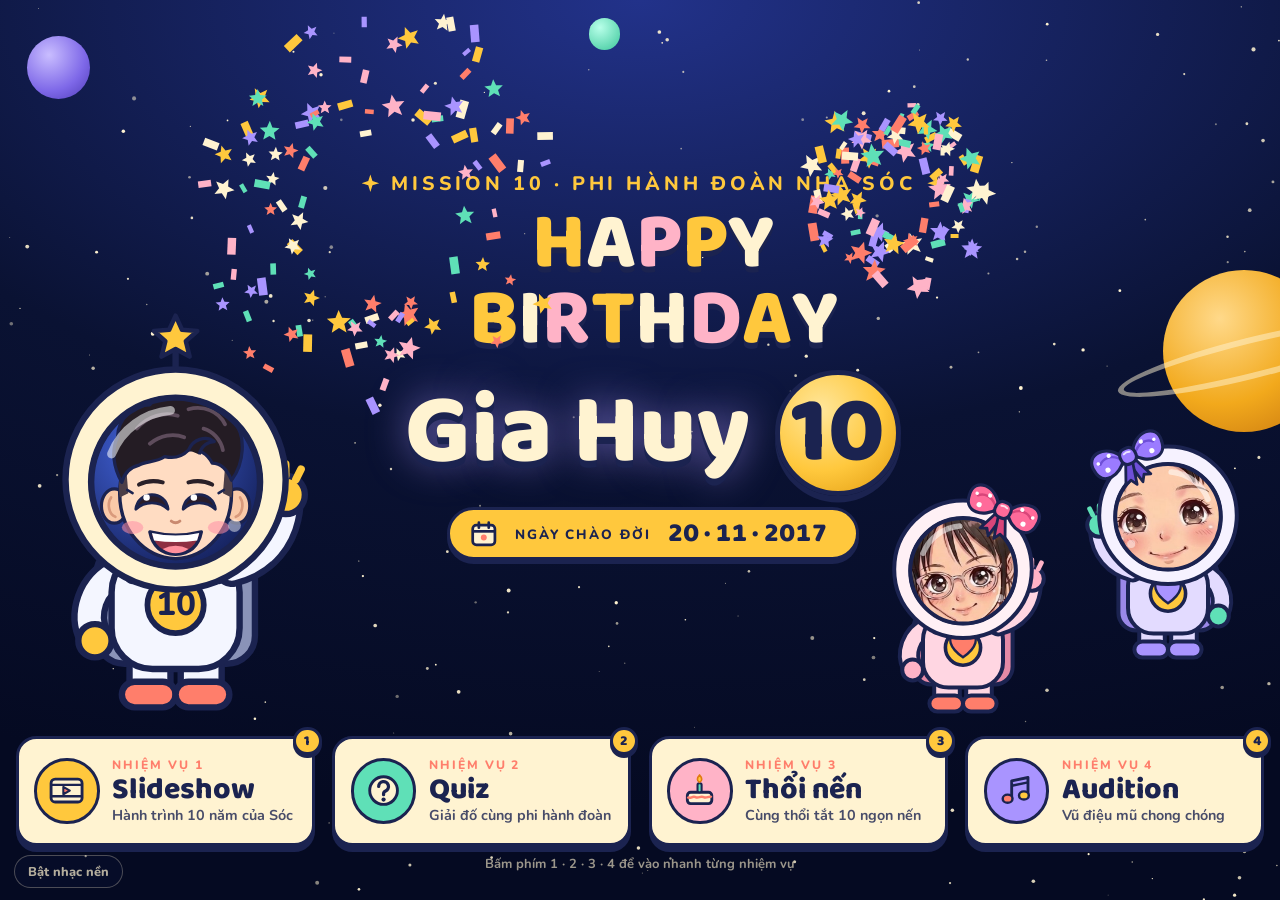
==== index.html @ 08849096 "init" ====
<!doctype html>
<html lang="vi">
<head>
<meta charset="utf-8">
<meta name="viewport" content="width=device-width,initial-scale=1,viewport-fit=cover">
<title>Sinh nhật Gia Huy 10</title>
<link rel="preconnect" href="https://fonts.googleapis.com">
<link rel="stylesheet" href="https://fonts.googleapis.com/css2?family=Baloo+2:wght@600;700;800&family=Nunito:wght@600;700;800&display=swap">
<style>
/* Layout: animated hero (Sóc · title · two sisters) over a 4-card mission menu, sized to fit one TV screen. */
:root{
  --night:#0A1233; --navy:#17245E; --cream:#FFF3D1; --gold:#FFC83D; --coral:#FF7E6B;
  --mint:#5FE0B7; --lilac:#A994FF; --pink:#FFB3C7; --ink:#1B2350;
  --display:"Baloo 2","Nunito",system-ui,sans-serif; --body:"Nunito",system-ui,sans-serif;
  color-scheme:dark;
}
*{box-sizing:border-box}
html,body{min-height:100%;margin:0}
body{background:radial-gradient(120% 90% at 50% 0%,#22328A 0%,var(--night) 55%,#050A22 100%) fixed,var(--night);color:var(--cream);
  font-family:var(--body);overflow-x:hidden;display:flex;flex-direction:column;min-height:100dvh;
  padding:max(12px,env(safe-area-inset-top,0px)) max(16px,env(safe-area-inset-right,0px)) max(14px,env(safe-area-inset-bottom,0px)) max(16px,env(safe-area-inset-left,0px))}
#sky{position:fixed;inset:0;width:100%;height:100%;z-index:0;pointer-events:none}
#confetti{position:fixed;inset:0;width:100%;height:100%;z-index:50;pointer-events:none}
.planet{position:fixed;border-radius:50%;z-index:0;pointer-events:none}
.p1{width:18vmin;height:18vmin;right:-5vmin;top:30vh;background:radial-gradient(circle at 35% 30%,#FFD98A,#F2A91C 55%,#C4720E);animation:spin 50s linear infinite}
.p1::after{content:"";position:absolute;left:-30%;top:42%;width:160%;height:18%;border:.7vmin solid rgba(255,243,209,.5);border-radius:50%;transform:rotate(-14deg)}
.p2{width:7vmin;height:7vmin;left:3vmin;top:4vmin;background:radial-gradient(circle at 35% 30%,#C9BDFF,#7E68E8 60%,#4D3AB5)}
.p3{width:3.5vmin;height:3.5vmin;left:46vw;top:2vmin;background:radial-gradient(circle at 35% 30%,#B8FFE9,#3CC79B)}
@keyframes spin{to{transform:rotate(360deg)}}
/* Sao chổi: bay từ trái sang phải, chéo xuống. --rot phải khớp hướng bay (y1-y0) để đuôi luôn nằm sau đầu sao. */
.shoot{position:fixed;z-index:0;left:-30vw;top:0;width:var(--len,22vmin);height:.55vmin;border-radius:9px;pointer-events:none;opacity:0;
  background:linear-gradient(90deg,transparent,rgba(255,243,209,.55) 60%,#fff);transform:rotate(var(--rot,7deg));transform-origin:right center;
  animation:shoot var(--dur,8s) linear var(--delay,0s) infinite}
.shoot::after{content:"";position:absolute;right:-.6vmin;top:50%;width:1.6vmin;height:1.6vmin;margin-top:-.8vmin;border-radius:50%;
  background:radial-gradient(circle,#fff 0 30%,var(--glow,#FFC83D) 55%,transparent 72%);box-shadow:0 0 1.6vmin var(--glow,#FFC83D)}
@keyframes shoot{0%,62%{left:-30vw;top:var(--y0);opacity:0}65%{opacity:1}90%{opacity:1}96%{left:110vw;top:var(--y1);opacity:0}100%{left:110vw;top:var(--y1);opacity:0}}

main{position:relative;z-index:2;flex:1;display:grid;grid-template-rows:1fr auto;gap:2vh;width:100%;max-width:1500px;margin:0 auto}

/* hero */
.hero{display:grid;grid-template-columns:1fr minmax(0,1.5fr) 1fr;align-items:end;gap:2vw;min-height:0}
.who{display:flex;justify-content:center;align-items:flex-end}
.soc .astro-w{width:min(24vw,46vh)}
.sis{gap:1vw}
.sis .astro-w{width:min(15vw,30vh)}
.sis .astro-w:last-child{margin-bottom:6vh}
.astro-w{opacity:0;animation:var(--a) 1s cubic-bezier(.3,1.5,.5,1) var(--d) both}
.titles{display:grid;justify-items:center;text-align:center;gap:1.2vh;align-self:center;min-width:0}
.eyebrow{white-space:nowrap;font-weight:800;letter-spacing:.2em;text-transform:uppercase;font-size:clamp(11px,1.6vmin + .4vw,22px);color:var(--gold);display:flex;align-items:center;gap:.6em;
  opacity:0;animation:up .8s ease .1s both}
.eyebrow::before,.eyebrow::after{content:"";width:.9em;height:.9em;background:var(--gold);clip-path:polygon(50% 0,62% 38%,100% 50%,62% 62%,50% 100%,38% 62%,0 50%,38% 38%)}
h1{margin:0;font-family:var(--display);font-weight:800;line-height:.95;font-size:clamp(34px,4.4vw + 2.6vh,108px);display:flex;flex-wrap:wrap;justify-content:center;column-gap:.3em}
h1 .w{display:flex}
h1 .w>span{display:inline-block;text-shadow:0 .08em 0 var(--ink);opacity:0;animation:letterIn .6s cubic-bezier(.3,1.6,.5,1) calc(.25s + var(--i)*.06s) both,jump 1.8s ease-in-out calc(1.4s + var(--i)*.08s) infinite}
h1 .w>span:nth-child(3n+1){color:var(--gold)}h1 .w>span:nth-child(3n+2){color:var(--cream)}h1 .w>span:nth-child(3n){color:var(--pink)}
@keyframes letterIn{from{opacity:0;transform:translateY(-1em) scale(.3) rotate(-30deg)}to{opacity:1;transform:none}}
@keyframes jump{0%,60%,100%{transform:translateY(0)}30%{transform:translateY(-.14em)}}
.name{margin:0;font-family:var(--display);font-weight:800;font-size:clamp(40px,5.6vw + 3vh,138px);line-height:.9;display:flex;align-items:center;gap:.25em;
  text-shadow:0 .07em 0 var(--ink),0 0 .4em rgba(169,148,255,.6);opacity:0;animation:warp 1s cubic-bezier(.3,1.4,.5,1) .9s both}
.ten{display:inline-grid;place-items:center;width:1.35em;height:1.35em;border-radius:50%;background:radial-gradient(circle at 35% 30%,#FFE69A,var(--gold) 55%,#E09A10);
  color:var(--ink);font-size:.95em;border:.06em solid var(--ink);box-shadow:0 .07em 0 var(--ink);text-shadow:none;animation:tenPop 2.4s ease-in-out infinite}
@keyframes tenPop{0%,100%{transform:rotate(-8deg) scale(1)}50%{transform:rotate(8deg) scale(1.1)}}
.date{display:inline-flex;align-items:center;gap:.6em;background:var(--gold);color:var(--ink);border:3px solid var(--ink);border-radius:999px;
  padding:.35em 1.1em .3em .7em;box-shadow:0 4px 0 var(--ink);font-family:var(--display);font-weight:800;font-size:clamp(16px,1.4vw + 1vh,34px);line-height:1;
  font-variant-numeric:tabular-nums;white-space:nowrap;opacity:0;animation:pop .8s cubic-bezier(.3,1.6,.5,1) 1.3s both}
.date svg{width:1.1em;height:1.1em;flex:none}
.date small{font-family:var(--body);font-size:.5em;letter-spacing:.14em;text-transform:uppercase}

/* astronaut */
.astro{display:block;overflow:visible;width:100%;height:auto}
.astro .wave{transform-box:view-box;transform-origin:166px 174px;animation:wave .8s ease-in-out infinite alternate}
.astro .blink{transform-box:view-box;transform-origin:120px 124px;animation:blink 4s infinite}
.astro .ant{transform-box:view-box;transform-origin:120px 18px;animation:ant 1.6s ease-in-out infinite alternate}
@keyframes wave{from{transform:rotate(-18deg)}to{transform:rotate(22deg)}}
@keyframes blink{0%,46%,50%,100%{transform:scaleY(1)}48%{transform:scaleY(.1)}}
@keyframes ant{from{transform:rotate(-12deg)}to{transform:rotate(12deg)}}
.bob{animation:bob 3s ease-in-out infinite}
.bob.b2{animation-delay:-1s;animation-duration:3.4s}.bob.b3{animation-delay:-2s;animation-duration:2.8s}
@keyframes bob{0%,100%{transform:translateY(0) rotate(-3deg)}50%{transform:translateY(-2.2vh) rotate(3deg)}}
.sis .astro-w:last-child .astro{transform:scaleX(-1)}

@keyframes up{from{opacity:0;transform:translateY(3vh)}to{opacity:1;transform:none}}
@keyframes pop{from{opacity:0;transform:scale(.3) rotate(-10deg)}to{opacity:1;transform:none}}
@keyframes warp{from{opacity:0;transform:scale(2.2) rotate(15deg);filter:blur(8px)}to{opacity:1;transform:none;filter:none}}
@keyframes fromL{from{opacity:0;transform:translateX(-30vw) rotate(-25deg)}to{opacity:1;transform:none}}
@keyframes fromR{from{opacity:0;transform:translateX(30vw) rotate(25deg)}to{opacity:1;transform:none}}
@keyframes drop{0%{opacity:0;transform:translateY(-60vh)}60%{opacity:1;transform:translateY(2vh)}100%{opacity:1;transform:none}}

/* menu */
.menu{display:grid;grid-template-columns:repeat(4,minmax(0,1fr));gap:clamp(10px,1.4vw,24px);list-style:none;margin:0;padding:0}
.menu li{opacity:0;animation:up .7s cubic-bezier(.3,1.4,.5,1) calc(1.6s + var(--i)*.12s) both}
.card{position:relative;display:grid;grid-template-columns:auto 1fr;align-items:center;gap:clamp(8px,1vw,18px);height:100%;text-decoration:none;color:var(--ink);
  background:var(--cream);border:3px solid var(--ink);border-radius:clamp(16px,1.6vw,26px);padding:clamp(12px,1.4vh + .4vw,24px) clamp(12px,1.2vw,22px);
  box-shadow:0 6px 0 var(--ink),0 0 0 0 var(--glow);transition:transform .18s ease,box-shadow .18s ease}
.card:hover,.card:focus-visible{transform:translateY(-6px) rotate(-1deg);box-shadow:0 12px 0 var(--ink),0 0 0 6px var(--glow);outline:none}
.card:active{transform:translateY(2px);box-shadow:0 2px 0 var(--ink)}
.ic{width:clamp(48px,4.4vw + 1vh,96px);aspect-ratio:1;border-radius:50%;background:var(--glow);border:3px solid var(--ink);display:grid;place-items:center;flex:none}
.ic svg{width:66%;height:66%}
.card:hover .ic svg,.card:focus-visible .ic svg{animation:wiggle .5s ease-in-out infinite alternate}
@keyframes wiggle{from{transform:rotate(-10deg) scale(1.05)}to{transform:rotate(10deg) scale(1.05)}}
.txt{min-width:0;display:grid;gap:.15em}
.num{font-weight:800;font-size:clamp(10px,.6vw + .5vh,15px);letter-spacing:.16em;text-transform:uppercase;color:var(--coral)}
.ttl{font-family:var(--display);font-weight:800;font-size:clamp(20px,1.5vw + 1.2vh,40px);line-height:1}
.sub{font-weight:700;font-size:clamp(12px,.7vw + .6vh,18px);line-height:1.25;opacity:.8}
.key{position:absolute;top:-12px;right:-10px;width:clamp(28px,2.2vw,40px);aspect-ratio:1;border-radius:50%;background:var(--gold);border:3px solid var(--ink);
  display:grid;place-items:center;font-family:var(--display);font-weight:800;font-size:clamp(14px,1.1vw,22px);box-shadow:0 3px 0 var(--ink)}
.c1{--glow:#FFC83D}.c2{--glow:#5FE0B7}.c3{--glow:#FFB3C7}.c4{--glow:#A994FF}
.foot{text-align:center;font-size:13px;font-weight:700;opacity:.6;margin-top:1vh}

@media (max-width:900px){
  .menu{grid-template-columns:repeat(2,minmax(0,1fr))}
}
@media (max-width:640px){
  .hero{grid-template-columns:1fr 1fr;grid-template-areas:"t t" "s g";align-items:end;row-gap:2vh}
  .titles{grid-area:t}.soc{grid-area:s}.sis{grid-area:g}
  .soc .astro-w{width:40vw}.sis .astro-w{width:24vw}
  .menu{grid-template-columns:1fr}
  .eyebrow{white-space:normal;text-wrap:balance}
  .foot{display:none}
}
@media (prefers-reduced-motion:reduce){
  *,*::before,*::after{animation-duration:.01s!important;animation-iteration-count:1!important}
}
</style>
</head>
<body>
<canvas id="sky"></canvas>
<div class="planet p1"></div><div class="planet p2"></div><div class="planet p3"></div><div class="shoot" style="--y0:4vh;--y1:34vh;--rot:7deg;--dur:9s;--delay:0s"></div>
<div class="shoot" style="--y0:14vh;--y1:30vh;--rot:4deg;--dur:12s;--delay:-5s;--glow:#7CC4FF;--len:28vmin"></div>
<div class="shoot" style="--y0:0vh;--y1:46vh;--rot:11deg;--dur:14s;--delay:-10s;--glow:#FFB3C7;--len:18vmin"></div>
<div class="shoot" style="--y0:22vh;--y1:42vh;--rot:5deg;--dur:10.5s;--delay:-2.5s;--glow:#5FE0B7"></div>
<canvas id="confetti"></canvas>

<main>
  <section class="hero" aria-label="Chúc mừng sinh nhật Gia Huy 10 tuổi">
    <div class="who soc" id="socBox"></div>
    <div class="titles">
      <div class="eyebrow">Mission 10 · Phi hành đoàn nhà Sóc</div>
      <h1 id="hb" aria-label="Happy Birthday"></h1>
      <p class="name">Gia Huy <span class="ten">10</span></p>
      <div class="date"><svg viewBox="0 0 24 24" aria-hidden="true"><rect x="3" y="5" width="18" height="16" rx="3" fill="#FFF3D1" stroke="#1B2350" stroke-width="2.2"/><path d="M3 10h18" stroke="#1B2350" stroke-width="2.2"/><path d="M8 3v4M16 3v4" stroke="#1B2350" stroke-width="2.2" stroke-linecap="round"/><circle cx="12" cy="15" r="2.4" fill="#FF7E6B"/></svg><small>Ngày chào đời</small>20 · 11 · 2017</div>
    </div>
    <div class="who sis" id="sisBox"></div>
  </section>

  <nav aria-label="Chọn trò chơi">
    <ul class="menu">
      <li style="--i:0"><a class="card c1" href="slideshow-soc10.html">
        <span class="ic"><svg viewBox="0 0 48 48" aria-hidden="true"><rect x="5" y="10" width="38" height="28" rx="5" fill="#FFF3D1" stroke="#1B2350" stroke-width="3.5"/><path d="M5 17h38M5 31h38" stroke="#1B2350" stroke-width="3"/><path d="M20 19.5v9l8-4.5z" fill="#FF7E6B" stroke="#1B2350" stroke-width="2.5" stroke-linejoin="round"/></svg></span>
        <span class="txt"><span class="num">Nhiệm vụ 1</span><span class="ttl">Slideshow</span><span class="sub">Hành trình 10 năm của Sóc</span></span>
        <span class="key" aria-hidden="true">1</span></a></li>
      <li style="--i:1"><a class="card c2" href="mission10.html">
        <span class="ic"><svg viewBox="0 0 48 48" aria-hidden="true"><circle cx="24" cy="24" r="17" fill="#FFF3D1" stroke="#1B2350" stroke-width="3.5"/><path d="M18 19a6 6 0 1 1 8.5 5.4c-1.7.8-2.5 2-2.5 3.6v1" fill="none" stroke="#1B2350" stroke-width="4" stroke-linecap="round"/><circle cx="24" cy="35" r="2.6" fill="#1B2350"/></svg></span>
        <span class="txt"><span class="num">Nhiệm vụ 2</span><span class="ttl">Quiz</span><span class="sub">Giải đố cùng phi hành đoàn</span></span>
        <span class="key" aria-hidden="true">2</span></a></li>
      <li style="--i:2"><a class="card c3" href="thoi-nen.html">
        <span class="ic"><svg viewBox="0 0 48 48" aria-hidden="true"><rect x="9" y="26" width="30" height="14" rx="4" fill="#FFF3D1" stroke="#1B2350" stroke-width="3.5"/><path d="M9 32c4 3 6-2 10 0s6-2 10 0 6-2 10 0" fill="none" stroke="#FF7E6B" stroke-width="3"/><rect x="21.5" y="15" width="5" height="11" rx="2" fill="#5FE0B7" stroke="#1B2350" stroke-width="2.5"/><path d="M24 5c3.5 3.5 3.5 7 0 9-3.5-2-3.5-5.5 0-9z" fill="#FFC83D" stroke="#E07A10" stroke-width="2"/></svg></span>
        <span class="txt"><span class="num">Nhiệm vụ 3</span><span class="ttl">Thổi nến</span><span class="sub">Cùng thổi tắt 10 ngọn nến</span></span>
        <span class="key" aria-hidden="true">3</span></a></li>
      <li style="--i:3"><a class="card c4" href="dance-game/index.html">
        <span class="ic"><svg viewBox="0 0 48 48" aria-hidden="true"><path d="M18 34V12l20-4v22" fill="none" stroke="#1B2350" stroke-width="3.5" stroke-linejoin="round"/><ellipse cx="13" cy="34" rx="6" ry="5" fill="#FF7E6B" stroke="#1B2350" stroke-width="3"/><ellipse cx="33" cy="30" rx="6" ry="5" fill="#FFC83D" stroke="#1B2350" stroke-width="3"/><path d="M18 18l20-4" stroke="#1B2350" stroke-width="3"/></svg></span>
        <span class="txt"><span class="num">Nhiệm vụ 4</span><span class="ttl">Audition</span><span class="sub">Vũ điệu mũ chong chóng</span></span>
        <span class="key" aria-hidden="true">4</span></a></li>
    </ul>
  </nav>
</main>
<p class="foot">Bấm phím 1 · 2 · 3 · 4 để vào nhanh từng nhiệm vụ</p>
<button id="musicBtn" type="button" aria-pressed="false">Bật nhạc nền</button>
<style>
#musicBtn{position:fixed;z-index:60;left:max(14px,env(safe-area-inset-left,0px));bottom:max(12px,env(safe-area-inset-bottom,0px));
  font-family:var(--body);font-weight:800;font-size:clamp(12px,1vw,16px);padding:.5em 1em;border-radius:999px;cursor:pointer;
  background:rgba(10,18,51,.6);color:var(--cream);border:1px solid rgba(255,243,209,.4);opacity:.7;transition:opacity .2s}
#musicBtn:hover,#musicBtn:focus-visible{opacity:1}
#musicBtn[aria-pressed="true"]{background:var(--mint);color:var(--ink);border-color:var(--ink)}
</style>
<script>
/* Nhạc nền menu: background.m4a lặp lại, âm lượng nhỏ (0–1). */
(() => {
  const SRC = "background.m4a", VOL = 0.25, KEY_T = "soc10-menu-bgm-t", KEY_OFF = "soc10-menu-bgm-off";
  const btn = document.getElementById("musicBtn");
  const bgm = new Audio(SRC); bgm.loop = true; bgm.preload = "auto"; bgm.volume = 0;
  let wantOn = true;
  try{ wantOn = sessionStorage.getItem(KEY_OFF) !== "1"; const t = +sessionStorage.getItem(KEY_T); if(t > 0) bgm.currentTime = t; }catch(e){}
  let fade = null;
  function fadeTo(v, ms){
    clearInterval(fade); const v0 = bgm.volume, t0 = performance.now();
    fade = setInterval(()=>{ const k = Math.min(1,(performance.now()-t0)/ms); bgm.volume = v0+(v-v0)*k; if(k>=1){ clearInterval(fade); if(v===0) bgm.pause(); } }, 40);
  }
  function ui(){ const on = !bgm.paused; btn.setAttribute("aria-pressed", on); btn.textContent = on ? "Tắt nhạc nền" : "Bật nhạc nền"; }
  function play(){ bgm.play().then(()=>{ fadeTo(VOL, 1200); ui(); }).catch(()=>ui()); }
  btn.addEventListener("click", e => {
    e.stopPropagation();
    if(bgm.paused){ wantOn = true; play(); } else { wantOn = false; fadeTo(0, 400); setTimeout(ui, 450); }
    try{ sessionStorage.setItem(KEY_OFF, wantOn ? "0" : "1"); }catch(e){}
  });
  bgm.addEventListener("play", ui); bgm.addEventListener("pause", ui);
  // Trình duyệt chỉ cho phát sau lần bấm/chạm đầu tiên: thử phát ngay, nếu bị chặn thì chờ tương tác.
  if(wantOn){
    play();
    const evs = ["pointerdown","keydown","touchstart"];
    const kick = e => {
      if(e.target === btn) return;           // nút nhạc tự xử lý
      evs.forEach(ev => document.removeEventListener(ev, kick, true));
      if(wantOn && bgm.paused) play();
    };
    evs.forEach(ev => document.addEventListener(ev, kick, true));
  }
  addEventListener("pagehide", () => { try{ sessionStorage.setItem(KEY_T, bgm.currentTime); }catch(e){} });
})();
</script>

<script>
const A = {"giahan": "[data-uri]", "hamy": "[data-uri]"};
let uid = 0;
const INK = "#1B2350";
const SUITS = {
  soc:   {suit:"#F4F6FF", pack:"#8A93B8", helm:"#FFF3D1", accent:"#FF7E6B", glove:"#FFC83D"},
  giahan:{suit:"#FFD6E2", pack:"#E58AA6", helm:"#FFF0F5", accent:"#FF7E6B", glove:"#FFB3C7"},
  hamy:  {suit:"#E3DBFF", pack:"#9A88E8", helm:"#F6F2FF", accent:"#A994FF", glove:"#5FE0B7"}
};
function socFace(){
  // Chibi Sóc age 10: voluminous wavy top swept up, short sides, ears that stick out, smiling eyes, big toothy grin.
  return `<g transform="translate(120 118) scale(.84) translate(-120 -116)">
  <ellipse cx="63" cy="124" rx="12" ry="16" fill="#F9C9A8" stroke="${INK}" stroke-width="3"/>
  <path d="M60 116 C 56 122, 58 132, 64 134" fill="none" stroke="#D99A7C" stroke-width="2.5" stroke-linecap="round"/>
  <ellipse cx="177" cy="124" rx="12" ry="16" fill="#F9C9A8" stroke="${INK}" stroke-width="3"/>
  <path d="M180 116 C 184 122, 182 132, 176 134" fill="none" stroke="#D99A7C" stroke-width="2.5" stroke-linecap="round"/>
  <path d="M68 112 C 68 76, 92 60, 120 60 C 148 60, 172 76, 172 112 C 172 146, 150 172, 120 173 C 90 172, 68 146, 68 112 Z" fill="#FFDCC2" stroke="${INK}" stroke-width="3.2"/>
  <path d="M68 116 C 66 104, 68 94, 74 88 L 76 112 Z" fill="#4B3D47"/>
  <path d="M172 116 C 174 104, 172 94, 166 88 L 164 112 Z" fill="#4B3D47"/>
  <path d="M70 102 C 62 88, 60 72, 66 60 C 66 42, 82 30, 96 30 C 104 18, 124 16, 134 24 C 150 18, 170 28, 174 46 C 186 58, 184 84, 172 100
           C 168 90, 162 84, 154 84 C 150 76, 142 70, 132 72 C 126 78, 118 80, 110 78 C 102 84, 92 82, 86 86 C 78 88, 72 94, 70 102 Z" fill="#241C24" stroke="${INK}" stroke-width="3" stroke-linejoin="round"/>
  <path d="M132 72 C 136 62, 148 58, 156 64 C 150 64, 144 68, 142 76" fill="#241C24" stroke="${INK}" stroke-width="3" stroke-linejoin="round"/>
  <path d="M84 52 C 94 40, 110 36, 122 40 M132 34 C 146 30, 160 36, 166 48 M96 66 C 106 58, 118 56, 128 60 M146 52 C 154 54, 162 62, 164 72" fill="none" stroke="#5E4C5C" stroke-width="3.5" stroke-linecap="round"/>
  <path d="M86 104 Q 96 99 108 102" fill="none" stroke="#2A2028" stroke-width="3.8" stroke-linecap="round"/>
  <path d="M132 102 Q 144 99 154 104" fill="none" stroke="#2A2028" stroke-width="3.8" stroke-linecap="round"/>
  <g class="blink">
    <path d="M83 127 C 85 109, 111 109, 113 127 C 105 119, 91 119, 83 127 Z" fill="#2B1E2A" stroke="${INK}" stroke-width="2.6" stroke-linejoin="round"/>
    <path d="M127 127 C 129 109, 155 109, 157 127 C 149 119, 135 119, 127 127 Z" fill="#2B1E2A" stroke="${INK}" stroke-width="2.6" stroke-linejoin="round"/>
    <circle cx="93" cy="116" r="3" fill="#fff"/><circle cx="137" cy="116" r="3" fill="#fff"/>
    <path d="M80 112 l-5 -3" stroke="${INK}" stroke-width="2.4" stroke-linecap="round"/>
    <path d="M160 112 l5 -3" stroke="${INK}" stroke-width="2.4" stroke-linecap="round"/>
  </g>
  <ellipse cx="80" cy="144" rx="10" ry="6" fill="#FF8FA6" opacity=".55"/>
  <ellipse cx="160" cy="144" rx="10" ry="6" fill="#FF8FA6" opacity=".55"/>
  <path d="M116 138 Q 120 141 124 138" fill="none" stroke="#C98A70" stroke-width="2.6" stroke-linecap="round"/>
  <path d="M96 148 Q 120 154 144 148 Q 140 168 120 169 Q 100 168 96 148 Z" fill="#8E2F42" stroke="${INK}" stroke-width="3" stroke-linejoin="round"/>
  <path d="M98 149 Q 120 154 142 149 L 140 156 Q 120 159 100 156 Z" fill="#fff"/>
  <path d="M108 164 Q 120 158 132 164 Q 126 168 120 168 Q 114 168 108 164 Z" fill="#FF8F9C"/></g>`;
}
function astro(kind){
  const C = SUITS[kind], k = "a"+(++uid);
  const face = kind === "soc" ? socFace()
    : `<image href="${A[kind]}" x="53" y="39" width="134" height="134" preserveAspectRatio="xMidYMid slice"/>`;
  const badge = kind === "soc"
    ? `<text x="120" y="210" text-anchor="middle" font-family="Baloo 2, Nunito, sans-serif" font-weight="800" font-size="26" fill="${INK}">10</text>`
    : `<path d="M120 214 C 102 202, 100 188, 110 185 C 116 183, 120 188, 120 191 C 120 188, 124 183, 130 185 C 140 188, 138 202, 120 214 Z" fill="${C.accent}" stroke="${INK}" stroke-width="3"/>`;
  const top = kind === "soc"
    ? `<g class="ant"><path d="M120 18 L120 -6" stroke="${INK}" stroke-width="5" stroke-linecap="round"/>
       <path d="M120 -24 L125 -13 L137 -12 L128 -4 L131 8 L120 2 L109 8 L112 -4 L103 -12 L115 -13 Z" fill="#FFC83D" stroke="${INK}" stroke-width="3.5" stroke-linejoin="round"/></g>`
    : "";
  const BC = {giahan:["#FF6B9A","#D9467A"], hamy:["#9B7BFF","#6E4FD8"]}[kind];
  const bow = kind === "soc" ? "" : `<g class="bow" transform="translate(170 30) rotate(24)">
    <path d="M-5 4 L-17 32 L-9 29 L-4 37 L3 6 Z" fill="${BC[1]}" stroke="${INK}" stroke-width="3.5" stroke-linejoin="round"/>
    <path d="M5 4 L17 32 L9 29 L4 37 L-3 6 Z" fill="${BC[1]}" stroke="${INK}" stroke-width="3.5" stroke-linejoin="round"/>
    <path d="M-6 0 C -18 -26, -50 -24, -46 0 C -44 22, -18 20, -6 0 Z" fill="${BC[0]}" stroke="${INK}" stroke-width="4" stroke-linejoin="round"/>
    <path d="M6 0 C 18 -26, 50 -24, 46 0 C 44 22, 18 20, 6 0 Z" fill="${BC[0]}" stroke="${INK}" stroke-width="4" stroke-linejoin="round"/>
    <path d="M-12 -2 C -20 -10, -30 -10, -36 -4 M12 -2 C 20 -10, 30 -10, 36 -4" fill="none" stroke="${BC[1]}" stroke-width="3" stroke-linecap="round"/>
    <circle cx="-30" cy="6" r="3.2" fill="#fff"/><circle cx="-22" cy="-10" r="2.6" fill="#fff"/><circle cx="-38" cy="-6" r="2.2" fill="#fff"/>
    <circle cx="30" cy="6" r="3.2" fill="#fff"/><circle cx="22" cy="-10" r="2.6" fill="#fff"/><circle cx="38" cy="-6" r="2.2" fill="#fff"/>
    <rect x="-10" y="-10" width="20" height="20" rx="8" fill="${BC[0]}" stroke="${INK}" stroke-width="4"/>
    <path d="M-4 -4 Q 0 -6 4 -4" stroke="#fff" stroke-width="2.4" fill="none" stroke-linecap="round" opacity=".8"/>
  </g>`;
  const label = {soc:"Phi hành gia chibi Gia Huy vẫy tay", giahan:"Phi hành gia Gia Hân vẫy tay", hamy:"Phi hành gia Hà My vẫy tay"}[kind];
  return `<svg class="astro" viewBox="0 -30 240 320" role="img" aria-label="${label}">
  <defs>
    <radialGradient id="${k}v" cx=".35" cy=".3" r=".85"><stop offset="0" stop-color="#4466E0"/><stop offset="1" stop-color="#101A4E"/></radialGradient>
    <clipPath id="${k}c"><circle cx="120" cy="106" r="66"/></clipPath>
  </defs>
  <rect x="58" y="156" width="124" height="92" rx="22" fill="${C.pack}" stroke="${INK}" stroke-width="5"/>
  <rect x="84" y="236" width="32" height="40" rx="12" fill="${C.suit}" stroke="${INK}" stroke-width="5"/>
  <rect x="124" y="236" width="32" height="40" rx="12" fill="${C.suit}" stroke="${INK}" stroke-width="5"/>
  <rect x="78" y="262" width="42" height="20" rx="10" fill="${C.accent}" stroke="${INK}" stroke-width="5"/>
  <rect x="120" y="262" width="42" height="20" rx="10" fill="${C.accent}" stroke="${INK}" stroke-width="5"/>
  <path d="M76 176 C 54 186, 48 210, 56 226" fill="none" stroke="${INK}" stroke-width="28" stroke-linecap="round"/>
  <path d="M76 176 C 54 186, 48 210, 56 226" fill="none" stroke="${C.suit}" stroke-width="18" stroke-linecap="round"/>
  <circle cx="57" cy="230" r="13" fill="${C.glove}" stroke="${INK}" stroke-width="5"/>
  <rect x="70" y="160" width="100" height="92" rx="32" fill="${C.suit}" stroke="${INK}" stroke-width="5"/>
  <circle cx="120" cy="202" r="22" fill="#FFC83D" stroke="${INK}" stroke-width="4.5"/>
  ${badge}
  <circle cx="86" cy="180" r="4.5" fill="#5FE0B7" stroke="${INK}" stroke-width="2.5"/><circle cx="154" cy="180" r="4.5" fill="${C.accent}" stroke="${INK}" stroke-width="2.5"/>
  <g class="wave">
    <path d="M164 174 C 188 168, 204 150, 206 124" fill="none" stroke="${INK}" stroke-width="28" stroke-linecap="round"/>
    <path d="M164 174 C 188 168, 204 150, 206 124" fill="none" stroke="${C.suit}" stroke-width="18" stroke-linecap="round"/>
    <circle cx="206" cy="116" r="15" fill="${C.glove}" stroke="${INK}" stroke-width="5"/>
    <path d="M198 104 l-4 -8 M206 101 l0 -9 M214 104 l4 -8" stroke="${C.glove}" stroke-width="6" stroke-linecap="round"/>
  </g>
  ${top}
  <circle cx="120" cy="104" r="86" fill="${C.helm}" stroke="${INK}" stroke-width="5"/>
  <circle cx="120" cy="106" r="66" fill="url(#${k}v)" stroke="${INK}" stroke-width="4"/>
  <g clip-path="url(#${k}c)">${face}</g>
  <circle cx="120" cy="106" r="66" fill="none" stroke="${INK}" stroke-width="5"/>
  <path d="M70 84 C 78 64, 96 52, 116 50" fill="none" stroke="#fff" stroke-width="7" stroke-linecap="round" opacity=".55"/>
  <circle cx="166" cy="140" r="5" fill="#fff" opacity=".45"/>
  ${bow}
</svg>`;
}


document.getElementById("socBox").innerHTML = `<div class="astro-w" style="--a:fromL;--d:.4s"><div class="bob">${astro("soc")}</div></div>`;
document.getElementById("sisBox").innerHTML =
  `<div class="astro-w" style="--a:drop;--d:.7s"><div class="bob b2">${astro("giahan")}</div></div>` +
  `<div class="astro-w" style="--a:fromR;--d:.9s"><div class="bob b3">${astro("hamy")}</div></div>`;
let li = 0;
document.getElementById("hb").innerHTML = ["HAPPY","BIRTHDAY"].map(w=>`<span class="w" aria-hidden="true">${[...w].map(c=>`<span style="--i:${li++}">${c}</span>`).join("")}</span>`).join("");

const links = [...document.querySelectorAll(".card")];
document.addEventListener("keydown", e => { const n = +e.key; if(n>=1 && n<=4) links[n-1].click(); });

/* sky + confetti */
const reduce = matchMedia("(prefers-reduced-motion: reduce)").matches;
const sky = document.getElementById("sky"), cf = document.getElementById("confetti");
const sctx = sky.getContext("2d"), cctx = cf.getContext("2d");
let W, H, stars = [], bits = [];
function resize(){
  const dpr = Math.min(2, devicePixelRatio||1); W = innerWidth; H = innerHeight;
  for(const c of [sky,cf]){ c.width = W*dpr; c.height = H*dpr; c.getContext("2d").setTransform(dpr,0,0,dpr,0,0); }
  stars = Array.from({length: Math.round(W*H/5000)}, ()=>({x:Math.random()*W, y:Math.random()*H, r:Math.random()*1.7+.4, p:Math.random()*6.28, s:Math.random()*2+.5}));
}
addEventListener("resize", resize); resize();
const COLS = ["#FFC83D","#FF7E6B","#5FE0B7","#A994FF","#FFF3D1","#FFB3C7"];
function burst(x, y){
  if(reduce) return;
  for(let i=0;i<110;i++){
    const a = Math.random()*Math.PI*2, v = (Math.random()*.6+.4) * Math.min(W,1400)/80;
    bits.push({x, y, vx:Math.cos(a)*v, vy:Math.sin(a)*v - 6, r:Math.random()*5+4, c:COLS[i%6], rot:Math.random()*6, vr:(Math.random()-.5)*.3, star:Math.random()<.4, life:1});
  }
}
function star(ctx, r){ ctx.beginPath(); for(let i=0;i<10;i++){ const rr = i%2 ? r*.45 : r, a = i*Math.PI/5 - Math.PI/2; ctx.lineTo(Math.cos(a)*rr, Math.sin(a)*rr); } ctx.closePath(); }
function frame(now){
  sctx.clearRect(0,0,W,H);
  for(const s of stars){ sctx.globalAlpha = reduce ? .7 : .4 + .6*Math.abs(Math.sin(now/1000*s.s + s.p)); sctx.fillStyle = "#FFF3D1"; sctx.beginPath(); sctx.arc(s.x,s.y,s.r,0,6.29); sctx.fill(); }
  sctx.globalAlpha = 1;
  cctx.clearRect(0,0,W,H);
  bits = bits.filter(b => b.y < H+30 && b.life > 0);
  for(const b of bits){
    b.vy += .25; b.vx *= .99; b.x += b.vx; b.y += b.vy; b.rot += b.vr; b.life -= .004;
    cctx.save(); cctx.translate(b.x,b.y); cctx.rotate(b.rot); cctx.globalAlpha = Math.min(1,b.life*1.5); cctx.fillStyle = b.c;
    if(b.star){ star(cctx,b.r*1.4); cctx.fill(); } else cctx.fillRect(-b.r,-b.r*.5,b.r*2,b.r);
    cctx.restore();
  }
  requestAnimationFrame(frame);
}
requestAnimationFrame(frame);
setTimeout(()=>{ burst(W*.3, H*.3); setTimeout(()=>burst(W*.7, H*.25), 350); }, 1300);
setInterval(()=>{ if(!document.hidden) burst(W*(.2+Math.random()*.6), H*.2); }, 12000);
document.querySelector(".name").addEventListener("click", e => burst(e.clientX, e.clientY));
</script>
</body>
</html>
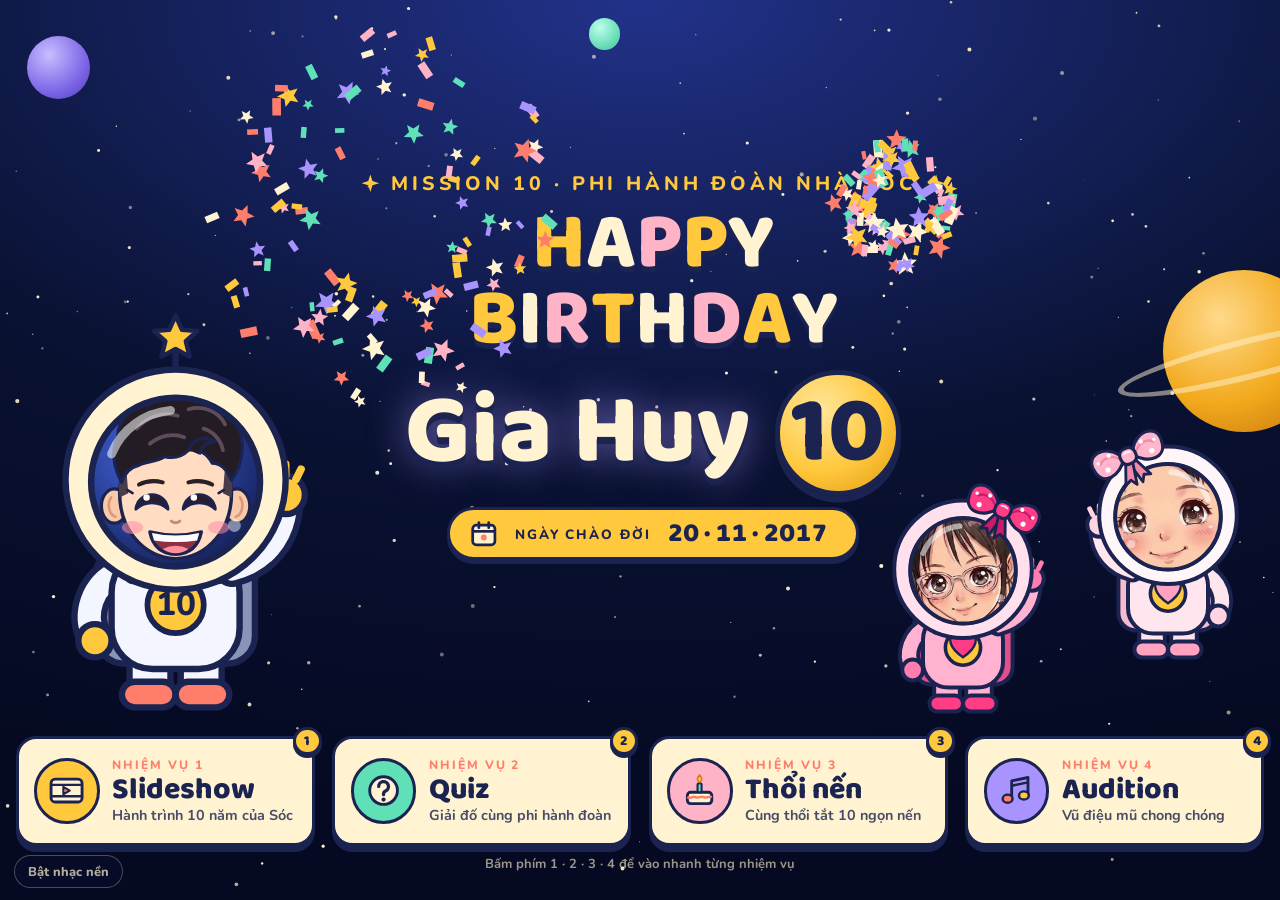
==== commit 53bb34fb: "deploy1" ====
--- a/index.html
+++ b/index.html
@@ -215,8 +215,8 @@
 const INK = "#1B2350";
 const SUITS = {
   soc:   {suit:"#F4F6FF", pack:"#8A93B8", helm:"#FFF3D1", accent:"#FF7E6B", glove:"#FFC83D"},
-  giahan:{suit:"#FFD6E2", pack:"#E58AA6", helm:"#FFF0F5", accent:"#FF7E6B", glove:"#FFB3C7"},
-  hamy:  {suit:"#E3DBFF", pack:"#9A88E8", helm:"#F6F2FF", accent:"#A994FF", glove:"#5FE0B7"}
+  giahan:{suit:"#FFB3D0", pack:"#E0508A", helm:"#FFE0EC", accent:"#FF3D87", glove:"#FF7DB0"},
+  hamy:  {suit:"#FFE6EE", pack:"#F5BCD0", helm:"#FFF6F9", accent:"#FFA3C0", glove:"#FFD3E0"}
 };
 function socFace(){
   // Chibi Sóc age 10: voluminous wavy top swept up, short sides, ears that stick out, smiling eyes, big toothy grin.
@@ -259,7 +259,7 @@
     ? `<g class="ant"><path d="M120 18 L120 -6" stroke="${INK}" stroke-width="5" stroke-linecap="round"/>
        <path d="M120 -24 L125 -13 L137 -12 L128 -4 L131 8 L120 2 L109 8 L112 -4 L103 -12 L115 -13 Z" fill="#FFC83D" stroke="${INK}" stroke-width="3.5" stroke-linejoin="round"/></g>`
     : "";
-  const BC = {giahan:["#FF6B9A","#D9467A"], hamy:["#9B7BFF","#6E4FD8"]}[kind];
+  const BC = {giahan:["#FF3D87","#C81D6B"], hamy:["#FFB6CC","#F08BAA"]}[kind];
   const bow = kind === "soc" ? "" : `<g class="bow" transform="translate(170 30) rotate(24)">
     <path d="M-5 4 L-17 32 L-9 29 L-4 37 L3 6 Z" fill="${BC[1]}" stroke="${INK}" stroke-width="3.5" stroke-linejoin="round"/>
     <path d="M5 4 L17 32 L9 29 L4 37 L-3 6 Z" fill="${BC[1]}" stroke="${INK}" stroke-width="3.5" stroke-linejoin="round"/>
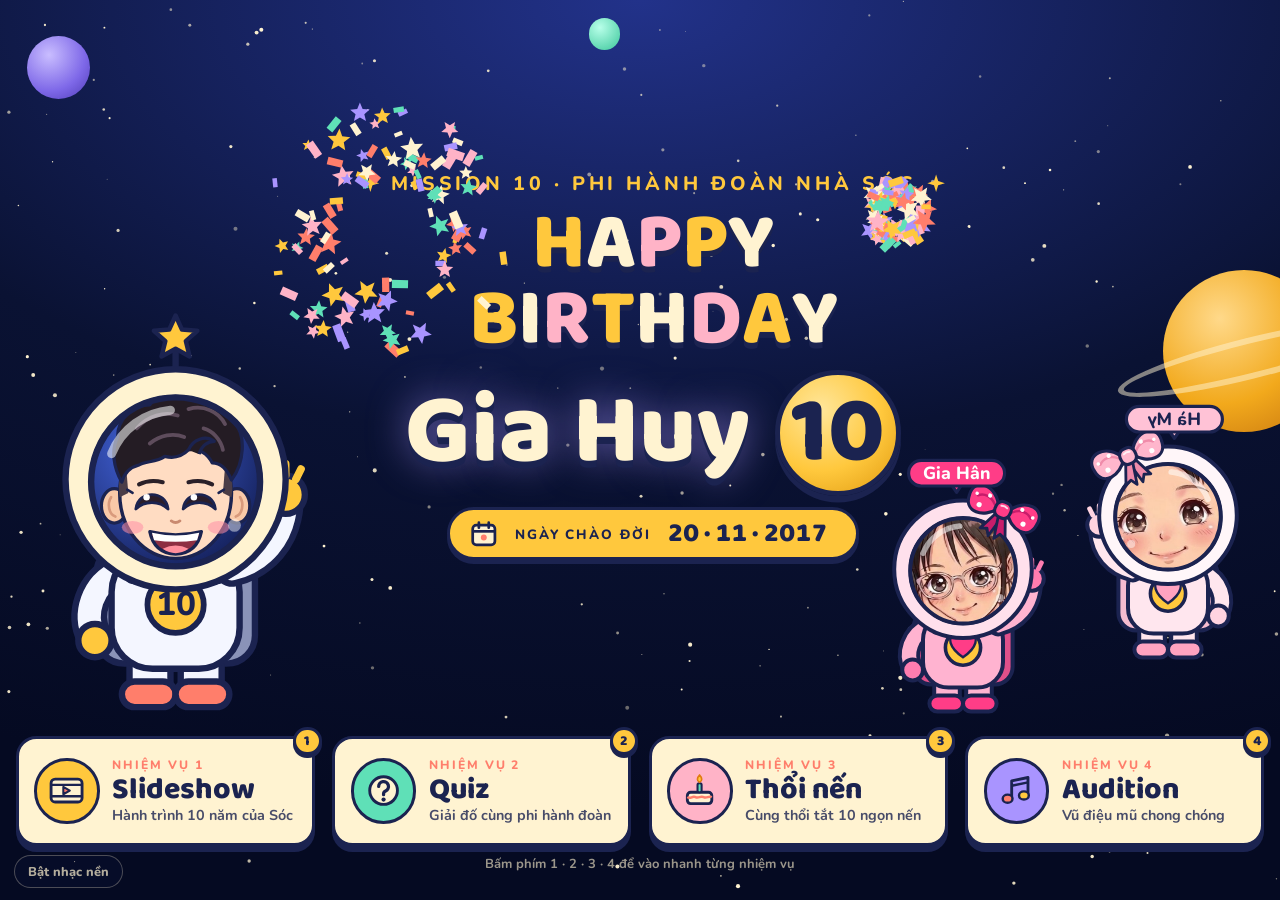
==== commit fd7f991a: "deploy2" ====
--- a/index.html
+++ b/index.html
@@ -255,6 +255,11 @@
   const badge = kind === "soc"
     ? `<text x="120" y="210" text-anchor="middle" font-family="Baloo 2, Nunito, sans-serif" font-weight="800" font-size="26" fill="${INK}">10</text>`
     : `<path d="M120 214 C 102 202, 100 188, 110 185 C 116 183, 120 188, 120 191 C 120 188, 124 183, 130 185 C 140 188, 138 202, 120 214 Z" fill="${C.accent}" stroke="${INK}" stroke-width="3"/>`;
+  const NAMES = {giahan:["Gia Hân","#FF3D87","#fff"], hamy:["Hà My","#FFC2D6",INK]};
+  const tag = NAMES[kind] ? `<g class="nm"><path d="M104 -4 L112 8 L120 -4 Z" fill="${NAMES[kind][1]}" stroke="${INK}" stroke-width="4" stroke-linejoin="round"/>
+  <rect x="52" y="-32" width="120" height="32" rx="16" fill="${NAMES[kind][1]}" stroke="${INK}" stroke-width="4"/>
+  <path d="M106 -6 L118 -6" stroke="${NAMES[kind][1]}" stroke-width="6"/>
+  <text x="112" y="-9" text-anchor="middle" font-family="Nunito, system-ui, sans-serif" font-weight="800" font-size="22" fill="${NAMES[kind][2]}">${NAMES[kind][0]}</text></g>` : "";
   const top = kind === "soc"
     ? `<g class="ant"><path d="M120 18 L120 -6" stroke="${INK}" stroke-width="5" stroke-linecap="round"/>
        <path d="M120 -24 L125 -13 L137 -12 L128 -4 L131 8 L120 2 L109 8 L112 -4 L103 -12 L115 -13 Z" fill="#FFC83D" stroke="${INK}" stroke-width="3.5" stroke-linejoin="round"/></g>`
@@ -272,7 +277,7 @@
     <path d="M-4 -4 Q 0 -6 4 -4" stroke="#fff" stroke-width="2.4" fill="none" stroke-linecap="round" opacity=".8"/>
   </g>`;
   const label = {soc:"Phi hành gia chibi Gia Huy vẫy tay", giahan:"Phi hành gia Gia Hân vẫy tay", hamy:"Phi hành gia Hà My vẫy tay"}[kind];
-  return `<svg class="astro" viewBox="0 -30 240 320" role="img" aria-label="${label}">
+  return `<svg class="astro" viewBox="0 -40 240 330" role="img" aria-label="${label}">
   <defs>
     <radialGradient id="${k}v" cx=".35" cy=".3" r=".85"><stop offset="0" stop-color="#4466E0"/><stop offset="1" stop-color="#101A4E"/></radialGradient>
     <clipPath id="${k}c"><circle cx="120" cy="106" r="66"/></clipPath>
@@ -303,6 +308,7 @@
   <path d="M70 84 C 78 64, 96 52, 116 50" fill="none" stroke="#fff" stroke-width="7" stroke-linecap="round" opacity=".55"/>
   <circle cx="166" cy="140" r="5" fill="#fff" opacity=".45"/>
   ${bow}
+  ${tag}
 </svg>`;
 }
 
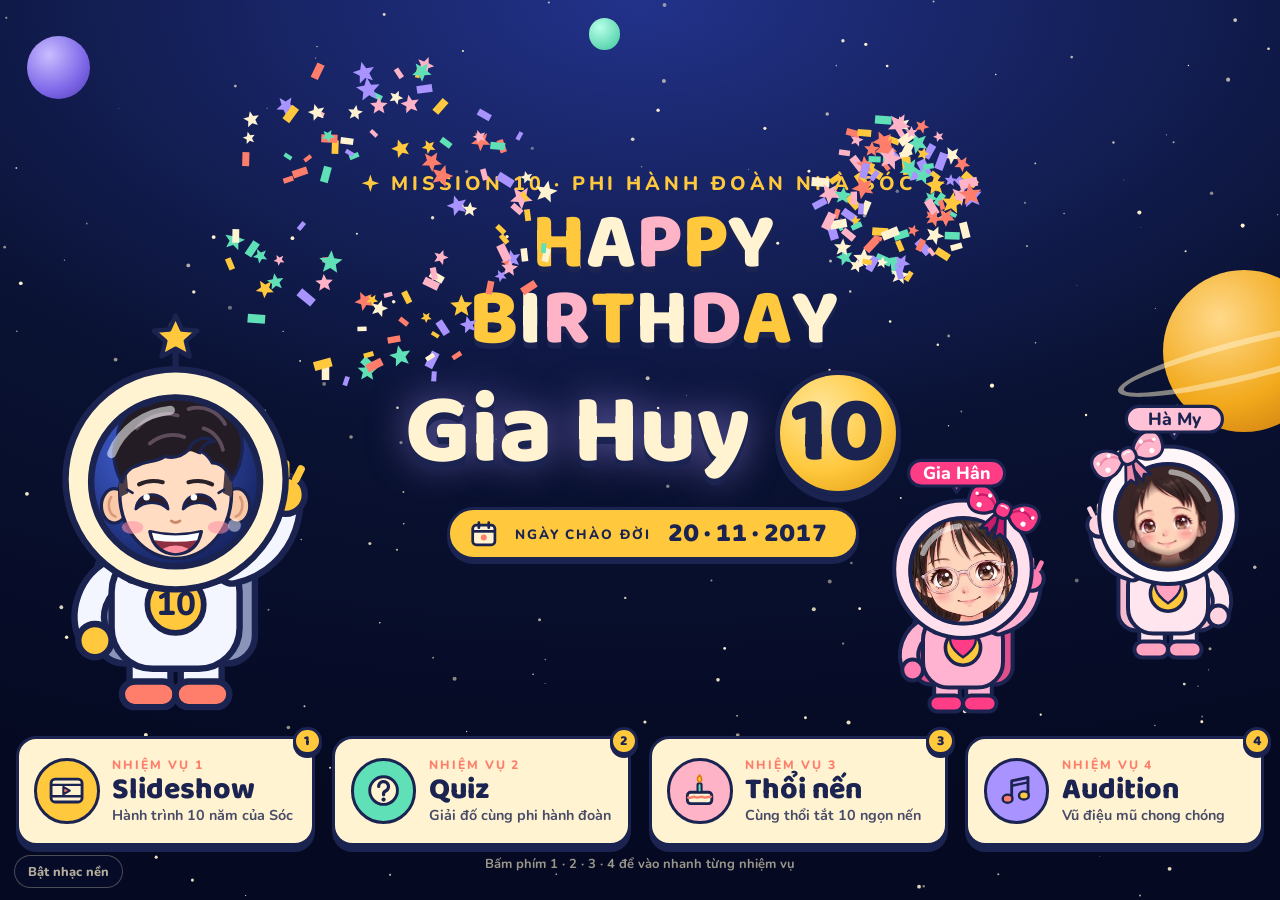
==== commit 7c77b57a: "deploy3" ====
--- a/index.html
+++ b/index.html
@@ -78,6 +78,7 @@
 .bob.b2{animation-delay:-1s;animation-duration:3.4s}.bob.b3{animation-delay:-2s;animation-duration:2.8s}
 @keyframes bob{0%,100%{transform:translateY(0) rotate(-3deg)}50%{transform:translateY(-2.2vh) rotate(3deg)}}
 .sis .astro-w:last-child .astro{transform:scaleX(-1)}
+.sis .astro-w:last-child .astro .nm{transform:scaleX(-1);transform-box:fill-box;transform-origin:center}
 
 @keyframes up{from{opacity:0;transform:translateY(3vh)}to{opacity:1;transform:none}}
 @keyframes pop{from{opacity:0;transform:scale(.3) rotate(-10deg)}to{opacity:1;transform:none}}
@@ -210,7 +211,7 @@
 </script>
 
 <script>
-const A = {"giahan": "[data-uri]", "hamy": "[data-uri]"};
+const A = {"giahan": "[data-uri]", "hamy": "[data-uri]"};
 let uid = 0;
 const INK = "#1B2350";
 const SUITS = {
@@ -251,6 +252,11 @@
 function astro(kind){
   const C = SUITS[kind], k = "a"+(++uid);
   const face = kind === "soc" ? socFace()
+    : kind === "hamy"
+    ? `<defs><radialGradient id="${k}m" cx=".5" cy=".5" r=".5"><stop offset=".62" stop-color="#fff"/><stop offset="1" stop-color="#000"/></radialGradient>
+       <mask id="${k}mk" maskContentUnits="objectBoundingBox"><rect width="1" height="1" fill="url(#${k}m)"/></mask></defs>
+       <rect x="50" y="36" width="140" height="140" fill="#3A2626"/>
+       <image href="${A[kind]}" x="62" y="52" width="116" height="116" preserveAspectRatio="xMidYMid meet" mask="url(#${k}mk)"/>`
     : `<image href="${A[kind]}" x="53" y="39" width="134" height="134" preserveAspectRatio="xMidYMid slice"/>`;
   const badge = kind === "soc"
     ? `<text x="120" y="210" text-anchor="middle" font-family="Baloo 2, Nunito, sans-serif" font-weight="800" font-size="26" fill="${INK}">10</text>`
